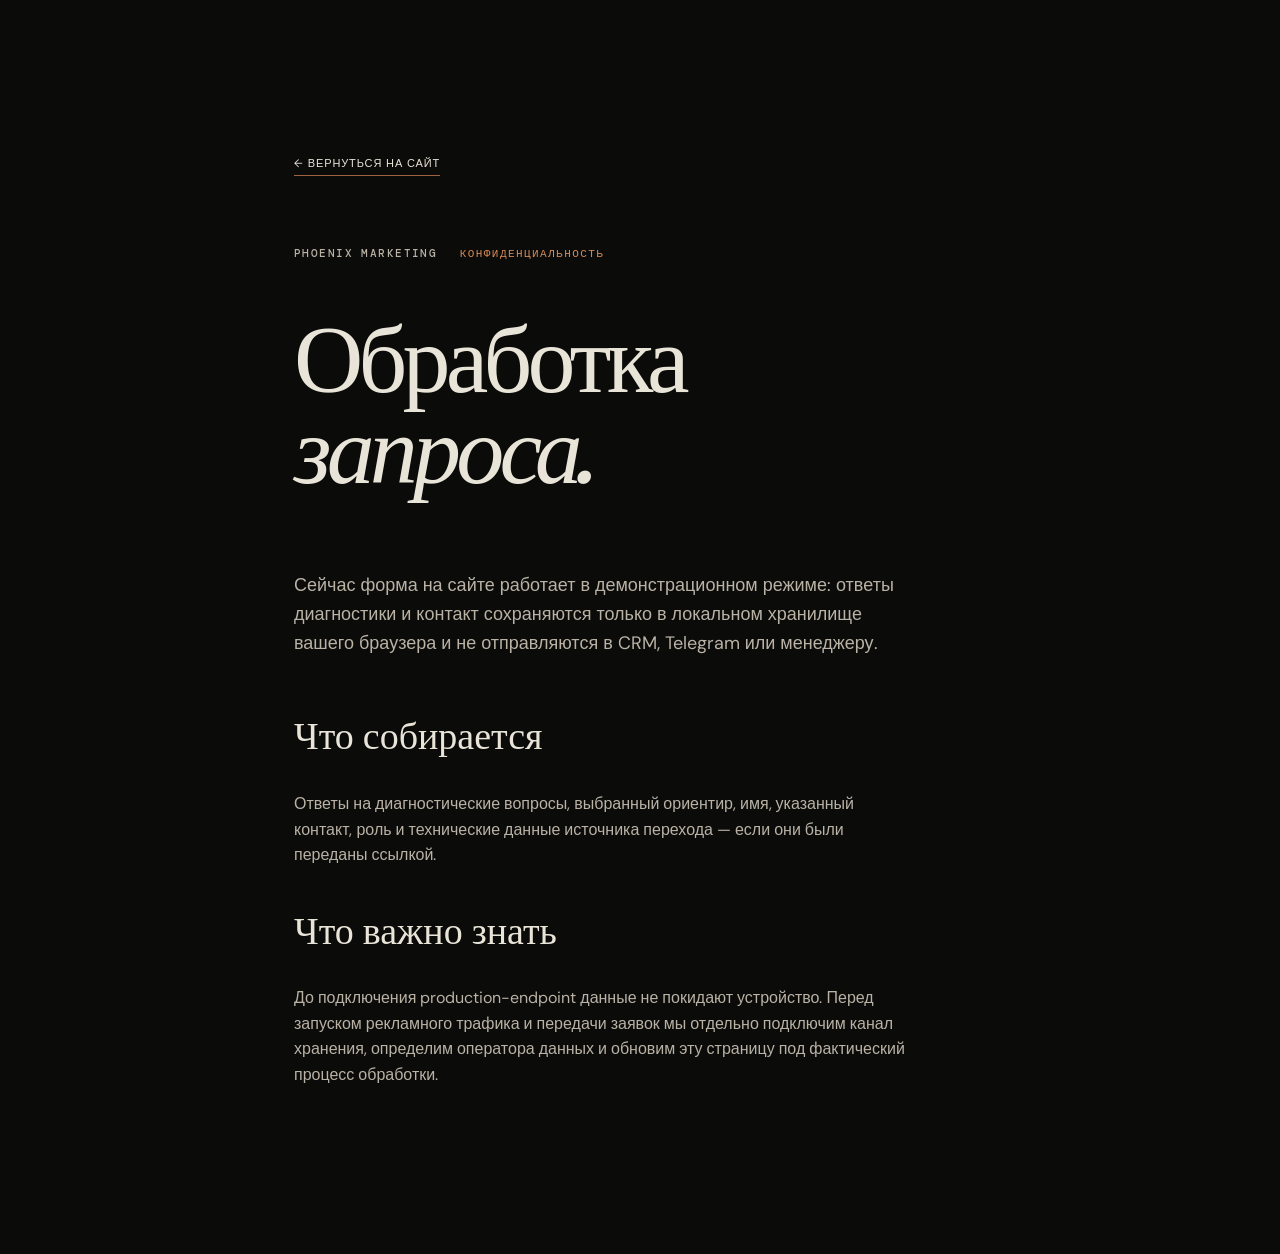
==== privacy.html @ 8dcfddd4 "Add transparent privacy and demo-mode data notice" ====
<!doctype html>
<html lang="ru">
<head>
  <meta charset="utf-8">
  <meta name="viewport" content="width=device-width, initial-scale=1">
  <title>Конфиденциальность — Phoenix Marketing</title>
  <link rel="stylesheet" href="styles.css">
</head>
<body>
  <main class="section" style="max-width:820px">
    <a class="text-link" href="./">← Вернуться на сайт</a>
    <p class="eyebrow" style="margin-top:72px"><span>PHOENIX MARKETING</span> Конфиденциальность</p>
    <h1 style="font:400 clamp(48px,8vw,96px)/.95 var(--serif);letter-spacing:-.05em">Обработка<br><i>запроса.</i></h1>
    <p style="max-width:620px;color:var(--dim);font-size:18px;line-height:1.6">Сейчас форма на сайте работает в демонстрационном режиме: ответы диагностики и контакт сохраняются только в локальном хранилище вашего браузера и не отправляются в CRM, Telegram или менеджеру.</p>
    <h2 style="font:400 38px/1 var(--serif);margin-top:64px">Что собирается</h2>
    <p style="max-width:620px;color:var(--dim);line-height:1.6">Ответы на диагностические вопросы, выбранный ориентир, имя, указанный контакт, роль и технические данные источника перехода — если они были переданы ссылкой.</p>
    <h2 style="font:400 38px/1 var(--serif);margin-top:48px">Что важно знать</h2>
    <p style="max-width:620px;color:var(--dim);line-height:1.6">До подключения production-endpoint данные не покидают устройство. Перед запуском рекламного трафика и передачи заявок мы отдельно подключим канал хранения, определим оператора данных и обновим эту страницу под фактический процесс обработки.</p>
  </main>
</body>
</html>
---- styles.css ----
@import url('https://fonts.googleapis.com/css2?family=DM+Mono:wght@400;500&family=DM+Sans:wght@400;500;600;700&family=Newsreader:opsz,wght@6..72,400;6..72,500;6..72,600&display=swap');
:root{--ink:#0b0b0a;--paper:#e9e4d8;--dim:#b9b2a5;--copper:#d58b58;--copper-dark:#9f6342;--line:rgba(233,228,216,.18);--dark-line:rgba(11,11,10,.18);--serif:'Newsreader',Georgia,serif;--sans:'DM Sans',Arial,sans-serif;--mono:'DM Mono',monospace;--ease:cubic-bezier(.22,.61,.36,1)}
*{box-sizing:border-box}html{scroll-behavior:smooth}body{margin:0;background:var(--ink);color:var(--paper);font-family:var(--sans);font-size:16px;line-height:1.55;overflow-x:hidden}.skip-link{position:fixed;left:16px;top:-60px;z-index:50;background:var(--copper);color:var(--ink);padding:12px 16px;text-decoration:none}.skip-link:focus{top:16px}.site-header{position:fixed;z-index:10;top:0;left:0;right:0;display:flex;align-items:center;justify-content:space-between;padding:22px 5vw;max-width:1440px;margin:auto}.brand{display:inline-flex;align-items:center;gap:10px;color:inherit;text-decoration:none;font-size:13px}.brand em{color:var(--dim);font-style:normal}.brand-mark{color:var(--copper);font-size:25px;line-height:1}.site-header nav{display:flex;gap:30px;margin-left:auto;margin-right:40px}.site-header nav a,.header-cta,.site-footer a,.text-link{font-size:11px;letter-spacing:.08em;text-transform:uppercase;text-decoration:none;color:inherit}.site-header nav a{color:var(--dim);transition:color .2s ease}.site-header nav a:hover{color:var(--paper)}.header-cta{border-bottom:1px solid var(--copper);padding-bottom:5px}.header-cta span,.button span,.text-link span{color:var(--copper);margin-left:7px}.hero{min-height:100svh;max-width:1440px;margin:auto;padding:120px 5vw 90px;display:grid;grid-template-columns:minmax(0,1fr) minmax(420px,1fr);gap:4vw;align-items:center;position:relative}.hero:before{content:'';position:absolute;inset:0 0 0 48%;background:radial-gradient(circle at 50% 50%,rgba(143,77,43,.13),transparent 62%);pointer-events:none}.hero-copy{max-width:650px;position:relative;z-index:1}.eyebrow{font:500 11px/1.2 var(--mono);letter-spacing:.13em;text-transform:uppercase;color:var(--copper);margin:0 0 27px}.eyebrow span{color:var(--dim);margin-right:14px}.hero h1{font:400 clamp(58px,8.2vw,126px)/.88 var(--serif);letter-spacing:-.055em;margin:0 0 34px}.hero h1 i,h2 i{font-style:italic;color:var(--copper)}.hero-lead{max-width:500px;color:var(--dim);font-size:17px;line-height:1.65;margin:0 0 38px}.hero-actions{display:flex;align-items:center;gap:28px;flex-wrap:wrap}.button{display:inline-flex;align-items:center;justify-content:center;min-height:48px;padding:13px 18px;border:1px solid transparent;font:600 11px/1 var(--sans);letter-spacing:.08em;text-transform:uppercase;text-decoration:none;cursor:pointer;transition:transform .2s var(--ease),background-color .2s ease,color .2s ease}.button:hover{transform:translateY(-3px)}.button:focus-visible,.text-link:focus-visible,.site-header a:focus-visible,.proof-item:focus-visible,.site-footer a:focus-visible{outline:2px solid var(--copper);outline-offset:5px}.button.primary{background:var(--copper);color:var(--ink)}.button.primary:hover{background:#e8a875}.button.secondary{border-color:var(--copper);color:var(--paper)}.button.secondary:hover{background:var(--copper);color:var(--ink)}.text-link{border-bottom:1px solid var(--copper-dark);padding-bottom:5px}.hero-visual{position:relative;min-height:590px;display:grid;place-items:center;transform:perspective(1000px) rotateY(var(--ry,0deg)) rotateX(var(--rx,0deg));transition:transform .35s var(--ease)}.signal-sculpture{width:100%;max-width:720px;overflow:visible}.grid{fill:none;stroke:#d6cbbd;stroke-width:1;opacity:.22}.modules rect{fill:rgba(22,19,16,.78);stroke:#9f7555;stroke-width:1.4}.signal path{fill:none;stroke:url(#copper);stroke-width:2.4}.labels text{font:500 10px var(--mono);letter-spacing:1.8px;fill:var(--dim)}.dot{fill:#efae78;filter:drop-shadow(0 0 9px #d58b58)}.visual-label{position:absolute;top:65px;right:2%;font:500 9px var(--mono);letter-spacing:.16em;color:var(--dim)}.proof-strip{display:grid;grid-template-columns:repeat(3,1fr);border-top:1px solid var(--line);border-bottom:1px solid var(--line);max-width:1440px;margin:auto;padding:0 5vw}.proof-strip div{display:flex;gap:20px;align-items:center;padding:22px 0;border-right:1px solid var(--line);font-size:12px;letter-spacing:.06em;text-transform:uppercase}.proof-strip div+div{padding-left:30px}.proof-strip div:last-child{border-right:0}.proof-strip span,.number,.node b,.fit-row span,.proof-item>span{font:11px var(--mono);color:var(--copper)}.section{max-width:1240px;margin:auto;padding:150px 5vw}.fracture{display:grid;grid-template-columns:minmax(250px,.8fr) 1.4fr;gap:8vw}.section-intro h2,.architecture h2,.proof h2,.fit h2,.offer h2{font:400 clamp(42px,5.5vw,80px)/.96 var(--serif);letter-spacing:-.045em;margin:0}.section-note{max-width:310px;color:var(--dim);margin-top:32px}.fracture-grid{display:grid;grid-template-columns:repeat(2,1fr);gap:1px;background:var(--line);border:1px solid var(--line)}.card{background:var(--ink);min-height:295px;padding:26px;transition:background-color .25s ease}.card:hover{background:#171310}.card h3{font:500 25px var(--serif);margin:78px 0 12px}.card p{color:var(--dim);font-size:14px;line-height:1.55;max-width:230px;margin:0}.card small{display:block;font:10px var(--mono);letter-spacing:.14em;color:var(--copper-dark);margin-top:28px}.architecture{max-width:none;background:var(--paper);color:var(--ink);padding-left:5vw;padding-right:5vw}.architecture .eyebrow{color:var(--copper-dark)}.architecture h2{max-width:900px}.architecture-line{max-width:1240px;margin:76px auto 0;display:grid;grid-template-columns:repeat(6,1fr);position:relative}.architecture-line:before{content:'';position:absolute;top:10px;left:0;right:0;height:1px;background:var(--dark-line)}.node{position:relative;padding-right:20px}.node:before{content:'';display:block;width:20px;height:20px;border:1px solid var(--copper-dark);background:var(--paper);margin-bottom:22px;position:relative;z-index:1}.node b{font-size:10px;letter-spacing:.1em;color:var(--copper-dark)}.node p{font-size:13px;line-height:1.5;color:#625e57;max-width:145px;margin:15px 0 0}.proof-layout{display:grid;grid-template-columns:.8fr 1.2fr;gap:10vw;margin-top:78px}.proof-statement{max-width:340px}.proof-statement p{font:400 28px/1.15 var(--serif);margin:0 0 34px}.proof-item{display:grid;grid-template-columns:40px 1fr 26px;gap:16px;align-items:start;padding:22px 0;border-top:1px solid var(--line);color:var(--paper);text-decoration:none;transition:padding-left .25s ease}.proof-item:hover{padding-left:10px}.proof-item b{font-size:16px;font-weight:500}.proof-item p{color:var(--dim);font-size:14px;margin:7px 0 0}.proof-item em{font-style:normal;color:var(--copper);font-size:20px}.proof-item.muted{color:var(--dim)}.fit{display:grid;grid-template-columns:.8fr 1.2fr;gap:10vw}.fit-table{border-top:1px solid var(--line)}.fit-row{display:grid;grid-template-columns:40px 1fr 1.1fr;gap:20px;align-items:start;border-bottom:1px solid var(--line);padding:24px 0}.fit-row b{font:500 20px var(--serif)}.fit-row p{color:var(--dim);font-size:14px;margin:0}.offer{display:grid;grid-template-columns:1fr 390px;gap:10vw;align-items:end;max-width:none;background:#12100e;padding-left:calc((100% - 1140px)/2);padding-right:calc((100% - 1140px)/2)}.offer>div:first-child{max-width:670px}.offer-lead{max-width:440px;color:var(--dim);font-size:17px;margin-top:32px}.offer-card{border:1px solid var(--line);padding:30px;background:#181411}.offer-card strong{display:block;font:400 62px/.95 var(--serif);margin:20px 0 18px}.offer-card p{color:var(--dim);font-size:14px}.offer-card small{display:block;color:#7f776d;margin-top:20px;font:10px var(--mono);letter-spacing:.1em;text-transform:uppercase}.site-footer{max-width:1440px;margin:auto;padding:34px 5vw 44px;display:flex;align-items:center;justify-content:space-between;gap:20px;color:var(--dim);border-top:1px solid var(--line);font-size:12px}.site-footer p{margin:0}.site-footer .brand{color:var(--paper)}.reveal{opacity:1;transform:none}@media(max-width:900px){.site-header{padding:18px 5vw}.site-header nav{display:none}.hero{grid-template-columns:1fr;padding-top:112px;gap:18px}.hero-visual{min-height:390px;order:-1}.visual-label{top:20px}.hero h1{font-size:clamp(58px,14vw,105px)}.fracture,.proof-layout,.fit,.offer{grid-template-columns:1fr;gap:48px}.architecture-line{grid-template-columns:repeat(3,1fr);gap:38px 20px}.architecture-line:before{display:none}.offer{padding-left:5vw;padding-right:5vw}.site-footer{flex-wrap:wrap}.site-footer p{order:3;width:100%}}@media(max-width:560px){body{font-size:15px}.site-header{position:absolute}.header-cta{font-size:10px}.hero{padding:95px 20px 70px}.hero-visual{min-height:300px}.hero h1{font-size:clamp(52px,16vw,82px)}.hero-lead{font-size:16px}.signal-sculpture{width:118%;max-width:none;margin-left:-9%}.visual-label{font-size:8px}.proof-strip{grid-template-columns:1fr;padding:0 20px}.proof-strip div,.proof-strip div+div{border-right:0;border-bottom:1px solid var(--line);padding:16px 0}.proof-strip div:last-child{border-bottom:0}.section{padding:92px 20px}.section-intro h2,.architecture h2,.proof h2,.fit h2,.offer h2{font-size:clamp(42px,12vw,64px)}.fracture-grid{grid-template-columns:1fr}.card{min-height:245px}.architecture{padding-left:20px;padding-right:20px}.architecture-line{grid-template-columns:repeat(2,1fr);gap:30px 12px;margin-top:48px}.node{padding-right:4px}.node p{font-size:12px}.proof-layout{margin-top:48px}.proof-statement p{font-size:25px}.fit-row{grid-template-columns:28px 1fr}.fit-row p{grid-column:2}.offer{padding-left:20px;padding-right:20px}.site-footer{padding-left:20px;padding-right:20px;align-items:flex-start;flex-direction:column}}@media(prefers-reduced-motion:reduce){html{scroll-behavior:auto}.reveal{opacity:1;transform:none;transition:none}.hero-visual{transform:none!important;transition:none}.button,.proof-item{transition:none}}

/* Signal console */
.signal-console{padding-top:clamp(72px,10vw,144px);padding-bottom:clamp(72px,10vw,144px);background:linear-gradient(180deg,var(--ink) 0%,#171411 100%);color:var(--paper);position:relative;overflow:hidden}
.signal-console:before{content:"";position:absolute;inset:0;background:linear-gradient(90deg,transparent 0 49.8%,rgba(230,160,107,.12) 50%,transparent 50.2%),linear-gradient(0deg,transparent 0 49.8%,rgba(230,160,107,.08) 50%,transparent 50.2%);background-size:120px 120px;mask-image:linear-gradient(180deg,transparent,black 30%,black 70%,transparent);pointer-events:none}
.console-head,.console-shell{position:relative;z-index:1}
.console-head{display:grid;grid-template-columns:1.15fr .85fr;gap:clamp(32px,8vw,120px);align-items:end;margin-bottom:48px}
.signal-console h2{color:var(--paper);max-width:720px}
.signal-console .section-note{color:rgba(247,240,228,.62);margin:0 0 8px}
.console-shell{border:1px solid rgba(247,240,228,.18);background:rgba(15,13,11,.72);backdrop-filter:blur(14px);box-shadow:0 24px 80px rgba(0,0,0,.28)}
.console-top{display:flex;justify-content:space-between;gap:16px;padding:16px 20px;border-bottom:1px solid rgba(247,240,228,.14);font:11px/1 var(--mono);letter-spacing:.12em;color:rgba(247,240,228,.54)}
.status-dot{display:inline-block;width:7px;height:7px;border-radius:50%;background:#b9d7a4;box-shadow:0 0 16px #b9d7a4;margin-right:8px}
.console-route{display:grid;grid-template-columns:1fr 48px 1fr 48px 1fr 48px 1fr 48px 1fr;align-items:center;padding:48px 32px 36px}
.route-node{appearance:none;border:1px solid rgba(247,240,228,.16);background:rgba(247,240,228,.025);color:var(--paper);min-height:112px;padding:16px;text-align:left;cursor:pointer;transition:transform .25s ease,border-color .25s ease,background .25s ease;display:flex;flex-direction:column;justify-content:space-between}
.route-node:hover,.route-node:focus-visible{transform:translateY(-5px);border-color:var(--copper);outline:none}
.route-node.is-active{border-color:var(--copper);background:linear-gradient(145deg,rgba(230,160,107,.2),rgba(230,160,107,.03));box-shadow:0 0 0 1px rgba(230,160,107,.16),0 16px 36px rgba(0,0,0,.2)}
.route-node span,.route-node small{font:10px/1 var(--mono);letter-spacing:.12em;color:rgba(247,240,228,.5)}
.route-node b{font:14px/1 var(--mono);letter-spacing:.06em}
.route-node small{color:var(--copper);letter-spacing:.04em}
.route-link{height:1px;background:linear-gradient(90deg,rgba(230,160,107,.25),var(--copper),rgba(230,160,107,.25));position:relative}
.route-link:after{content:"";position:absolute;right:0;top:-3px;width:7px;height:7px;border-top:1px solid var(--copper);border-right:1px solid var(--copper);transform:rotate(45deg)}
.console-readout{margin:0 32px 32px;padding:22px 24px;border-left:2px solid var(--copper);background:rgba(247,240,228,.045);display:grid;grid-template-columns:.7fr 2fr 1.5fr auto;gap:20px;align-items:center}
.readout-kicker,.readout-code{font:10px/1.3 var(--mono);letter-spacing:.1em;color:var(--copper)}
.console-readout strong{font:500 18px/1.2 var(--sans)}
.console-readout p{margin:0;color:rgba(247,240,228,.58);font-size:14px;line-height:1.45}
@media (max-width:900px){.console-head{grid-template-columns:1fr}.console-route{grid-template-columns:1fr;gap:10px;padding:24px}.route-link{width:1px;height:22px;margin-left:25px;background:linear-gradient(180deg,rgba(230,160,107,.25),var(--copper),rgba(230,160,107,.25))}.route-link:after{right:auto;left:-3px;top:auto;bottom:0;transform:rotate(135deg)}.console-readout{grid-template-columns:1fr;gap:12px;margin:0 24px 24px}}
@media (prefers-reduced-motion:reduce){.route-node{transition:none}.route-node:hover,.route-node:focus-visible{transform:none}}

/* Russian narrative and diagnostic UX */
.skip-link{position:fixed;left:16px;top:12px;z-index:1000;transform:translateY(-160%);background:var(--paper);color:var(--ink);padding:10px 14px;font:12px var(--mono);transition:transform .2s ease}.skip-link:focus{transform:translateY(0)}
button{font:inherit}.header-cta,.button,.proof-item,.js-open-demo{cursor:pointer}.header-cta{appearance:none}
.mechanism{background:var(--paper);color:var(--ink)}.mechanism-grid{display:grid;grid-template-columns:repeat(4,1fr);border-top:1px solid rgba(20,18,16,.22);border-left:1px solid rgba(20,18,16,.22);margin-top:54px}.mechanism-card{min-height:220px;padding:26px;border-right:1px solid rgba(20,18,16,.22);border-bottom:1px solid rgba(20,18,16,.22);display:flex;flex-direction:column;justify-content:space-between}.mechanism-card .number{font:11px var(--mono);color:var(--copper)}.mechanism-card b{font:500 20px/1.1 var(--sans)}.mechanism-card p{margin:0;color:rgba(20,18,16,.62);font-size:14px;line-height:1.5}
.diagnostic-section{background:#e8dfd2;color:var(--ink)}.diagnostic-layout{display:grid;grid-template-columns:1fr 1fr;gap:clamp(32px,8vw,120px);margin-top:56px;align-items:start}.diagnostic-copy p{max-width:520px;font-size:22px;line-height:1.4}.diagnostic-copy .button{margin-top:20px}.diagnostic-points{border-top:1px solid rgba(20,18,16,.25)}.diagnostic-points>div{display:grid;grid-template-columns:42px 1fr;column-gap:16px;padding:20px 0;border-bottom:1px solid rgba(20,18,16,.25)}.diagnostic-points span{font:11px var(--mono);color:var(--copper)}.diagnostic-points b{font-size:18px}.diagnostic-points p{grid-column:2;margin:6px 0 0;color:rgba(20,18,16,.62);font-size:14px}
.proof-item{appearance:none;width:100%;font-family:inherit;color:inherit;text-align:left}.proof-item:focus-visible,.header-cta:focus-visible,.modal-close:focus-visible{outline:2px solid var(--copper);outline-offset:4px}
.modal[hidden]{display:none}.modal{position:fixed;inset:0;z-index:100;display:grid;place-items:center;padding:24px}.modal-backdrop{position:absolute;inset:0;background:rgba(10,9,8,.78);backdrop-filter:blur(8px)}.modal-panel{position:relative;z-index:1;width:min(920px,100%);max-height:min(900px,calc(100vh - 48px));overflow:auto;background:var(--paper);color:var(--ink);box-shadow:0 30px 100px rgba(0,0,0,.42)}.modal-close{position:absolute;right:18px;top:16px;z-index:2;width:44px;height:44px;border:1px solid rgba(20,18,16,.22);background:transparent;color:var(--ink);font-size:28px;line-height:1;cursor:pointer}.quiz-panel{padding:clamp(28px,6vw,72px)}.quiz-progress{display:flex;align-items:center;gap:14px;font:11px var(--mono);color:var(--copper);margin-bottom:48px}.progress-track{height:2px;flex:1;background:rgba(20,18,16,.16)}.progress-track i{display:block;height:100%;width:25%;background:var(--copper);transition:width .25s ease}.quiz-content{max-width:680px;margin:auto}.quiz-content h2{font:clamp(36px,6vw,68px)/.98 var(--serif);letter-spacing:-.04em}.quiz-lead{max-width:520px;color:rgba(20,18,16,.62);font-size:16px;line-height:1.5}.quiz-question{margin-top:48px;font:500 24px/1.25 var(--sans)}.quiz-options{display:grid;gap:10px;margin-top:20px}.quiz-option{appearance:none;border:1px solid rgba(20,18,16,.22);background:transparent;padding:16px 18px;text-align:left;cursor:pointer;color:var(--ink);transition:background .2s ease,border-color .2s ease,transform .2s ease}.quiz-option:hover,.quiz-option:focus-visible{border-color:var(--copper);background:rgba(230,160,107,.12);transform:translateX(4px);outline:none}.quiz-result{margin-top:36px;padding:24px;border-left:2px solid var(--copper);background:rgba(230,160,107,.12)}.quiz-result h3{font-size:24px;margin:0 0 10px}.quiz-result p{margin:0 0 20px;line-height:1.55;color:rgba(20,18,16,.7)}
.demo-panel{padding:clamp(28px,5vw,64px)}.demo-head{padding-right:56px;border-bottom:1px solid rgba(20,18,16,.2);padding-bottom:34px}.demo-head h2{font:clamp(38px,6vw,72px)/.95 var(--serif);letter-spacing:-.05em;margin:10px 0}.demo-head p:last-child{color:var(--copper);font:12px var(--mono);letter-spacing:.04em}.demo-stack{margin-top:32px}.demo-stack section{padding:28px 0;border-bottom:1px solid rgba(20,18,16,.2)}.demo-stack h3{font-size:22px;margin:0 0 10px}.demo-stack p{max-width:680px;color:rgba(20,18,16,.65);line-height:1.55}.demo-index{font:11px var(--mono);color:var(--copper)}.site-frame{position:relative;height:440px;margin-top:18px;background:#181411;border:1px solid rgba(20,18,16,.22);overflow:auto}.site-frame iframe{display:block;width:100%;height:100%;border:0;background:#fff}.frame-loading{position:absolute;inset:0;display:grid;place-items:center;color:rgba(247,240,228,.65);font:12px var(--mono);z-index:1;pointer-events:none}.frame-loading.is-loaded{display:none}.frame-fallback{display:inline-block;margin-top:12px;color:var(--copper);font:12px var(--mono)}.demo-final-cta{margin-top:28px}
@media (max-width:900px){.mechanism-grid{grid-template-columns:repeat(2,1fr)}.diagnostic-layout{grid-template-columns:1fr}.diagnostic-copy p{font-size:20px}.modal{padding:12px}.modal-panel{max-height:calc(100vh - 24px)}}
@media (max-width:560px){.mechanism-grid{grid-template-columns:1fr}.mechanism-card{min-height:170px}.site-frame{height:360px}.quiz-panel,.demo-panel{padding:24px 20px}.quiz-progress{margin-bottom:32px}.quiz-question{margin-top:32px;font-size:20px}}
@media (prefers-reduced-motion:reduce){.skip-link,.progress-track i,.quiz-option{transition:none}.quiz-option:hover,.quiz-option:focus-visible{transform:none}}

/* Strategy-first sections */
.scenarios{background:#e8dfd2;color:var(--ink)}.scenario-intro{max-width:520px;color:rgba(20,18,16,.62);margin-top:24px}.scenario-grid{display:grid;grid-template-columns:repeat(3,1fr);gap:1px;background:rgba(20,18,16,.22);margin-top:54px;border:1px solid rgba(20,18,16,.22)}.scenario-card{background:#e8dfd2;padding:28px;min-height:300px;display:flex;flex-direction:column;align-items:flex-start}.scenario-card .number{font:11px var(--mono);color:var(--copper)}.scenario-card h3{font:500 28px/1.05 var(--sans);margin:64px 0 14px}.scenario-card p{color:rgba(20,18,16,.64);line-height:1.5;max-width:330px}.scenario-card .text-link{margin-top:auto;color:var(--ink);padding:0;border:0;background:transparent}.offers{background:var(--ink);color:var(--paper)}.offers h2{color:var(--paper)}.offer-levels{display:grid;grid-template-columns:repeat(3,1fr);gap:12px;margin-top:54px}.offer-level{border:1px solid rgba(247,240,228,.18);padding:28px;min-height:280px;display:flex;flex-direction:column}.offer-level>span{font:11px var(--mono);color:var(--copper);letter-spacing:.08em}.offer-level h3{font-size:28px;margin:60px 0 14px}.offer-level p{color:rgba(247,240,228,.62);line-height:1.5}.offer-level small{margin-top:auto;color:rgba(247,240,228,.46);font:12px/1.45 var(--mono)}
@media(max-width:900px){.scenario-grid,.offer-levels{grid-template-columns:1fr}.scenario-card{min-height:220px}.scenario-card h3,.offer-level h3{margin-top:38px}}

/* High-contrast CTA and demo cards */
.header-cta{display:inline-flex;align-items:center;justify-content:center;gap:10px;min-height:46px;padding:12px 20px;background:var(--copper);border:1px solid var(--copper);color:var(--ink);font-weight:700;letter-spacing:.01em;white-space:nowrap}.header-cta:hover,.header-cta:focus-visible{background:#f3b887;color:var(--ink);border-color:#f3b887;transform:translateY(-1px)}.button{min-height:50px;padding:14px 22px;line-height:1.2;letter-spacing:.01em}.button.primary{background:var(--copper);color:var(--ink);border-color:var(--copper);font-weight:700}.button.primary:hover,.button.primary:focus-visible{background:#f3b887;color:var(--ink)}.button.secondary{background:var(--paper);color:var(--ink);border-color:var(--paper);font-weight:700}.button.secondary:hover,.button.secondary:focus-visible{background:#fff9f0;color:var(--ink)}.proof-list{display:grid;gap:12px}.proof-item{min-height:126px;padding:24px 28px;display:grid;grid-template-columns:44px 1fr 28px;align-items:center;gap:18px;background:var(--paper);color:var(--ink);border:1px solid rgba(20,18,16,.22);transition:background .2s ease,border-color .2s ease,transform .2s ease}.proof-item b{display:block;color:var(--ink);font-size:17px;line-height:1.25}.proof-item p{margin:8px 0 0;color:rgba(20,18,16,.68);font-size:14px;line-height:1.45}.proof-item>span{align-self:start;color:var(--copper);font:11px var(--mono)}.proof-item em{color:var(--copper);font-style:normal;font-size:22px}.proof-item:hover,.proof-item:focus-visible{background:#fff9f0;border-color:var(--copper);transform:translateX(-4px);outline:none}.proof-statement .button{margin-top:22px}
@media(max-width:900px){.header-cta{padding:11px 15px;min-height:44px;font-size:12px}.proof-item{padding:22px 20px;grid-template-columns:34px 1fr 24px;gap:12px}}
@media(max-width:560px){.header-cta{font-size:11px;padding:10px 12px}.proof-item{min-height:116px;padding:20px 16px}.proof-item b{font-size:15px}.proof-item p{font-size:13px}}


/* Lead capture and result states */
.footer-links{display:flex;gap:18px;align-items:center}.footer-links a{color:inherit}
.result-kicker{display:block;color:var(--copper-dark);font:11px var(--mono);letter-spacing:.12em;margin-bottom:12px}.result-meta{display:grid;gap:6px;margin:18px 0 22px;padding:14px 16px;border-left:1px solid var(--copper);background:rgba(230,160,107,.08);font-size:13px}.result-meta span,.result-note,.form-status{color:rgba(20,18,16,.62);font-size:12px;line-height:1.45}.result-note{margin:12px 0 0}.lead-form{display:grid;gap:14px;margin-top:22px}.lead-form label{display:grid;gap:7px;font-size:13px;font-weight:600}.lead-form input:not([type=checkbox]){min-height:48px;padding:12px;border:1px solid rgba(20,18,16,.28);background:#fffaf2;color:var(--ink);font:inherit}.lead-form input:focus-visible{outline:2px solid var(--copper);outline-offset:2px}.lead-form .consent{display:flex;grid-template-columns:none;align-items:flex-start;gap:10px;font-size:12px;font-weight:400}.lead-form input[type=checkbox]{width:18px;height:18px;accent-color:var(--copper);flex:0 0 auto}.lead-confirmation{padding:12px 0}.lead-confirmation strong{font-size:20px}.lead-confirmation p{margin:10px 0 20px;color:rgba(20,18,16,.68);line-height:1.5}
@media(max-width:560px){.footer-links{flex-wrap:wrap;gap:12px}.lead-form .button{width:100%}}
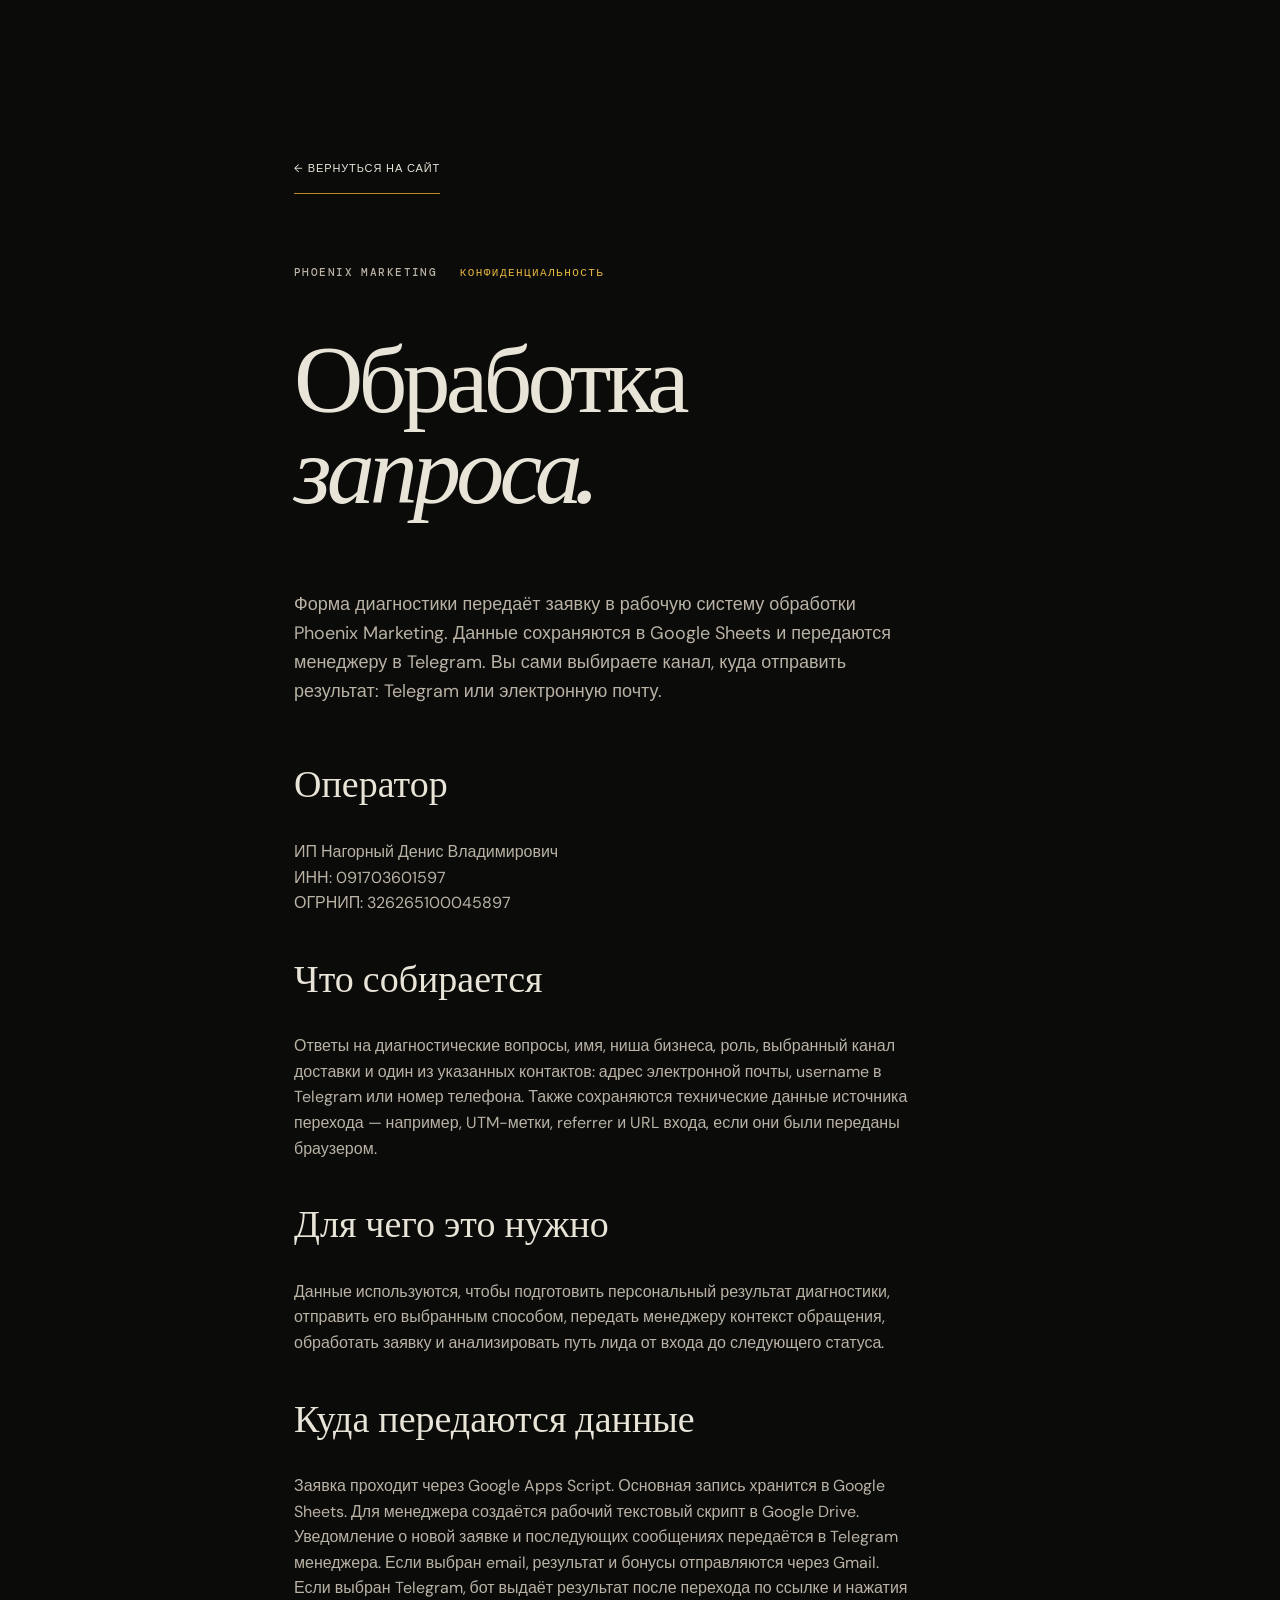
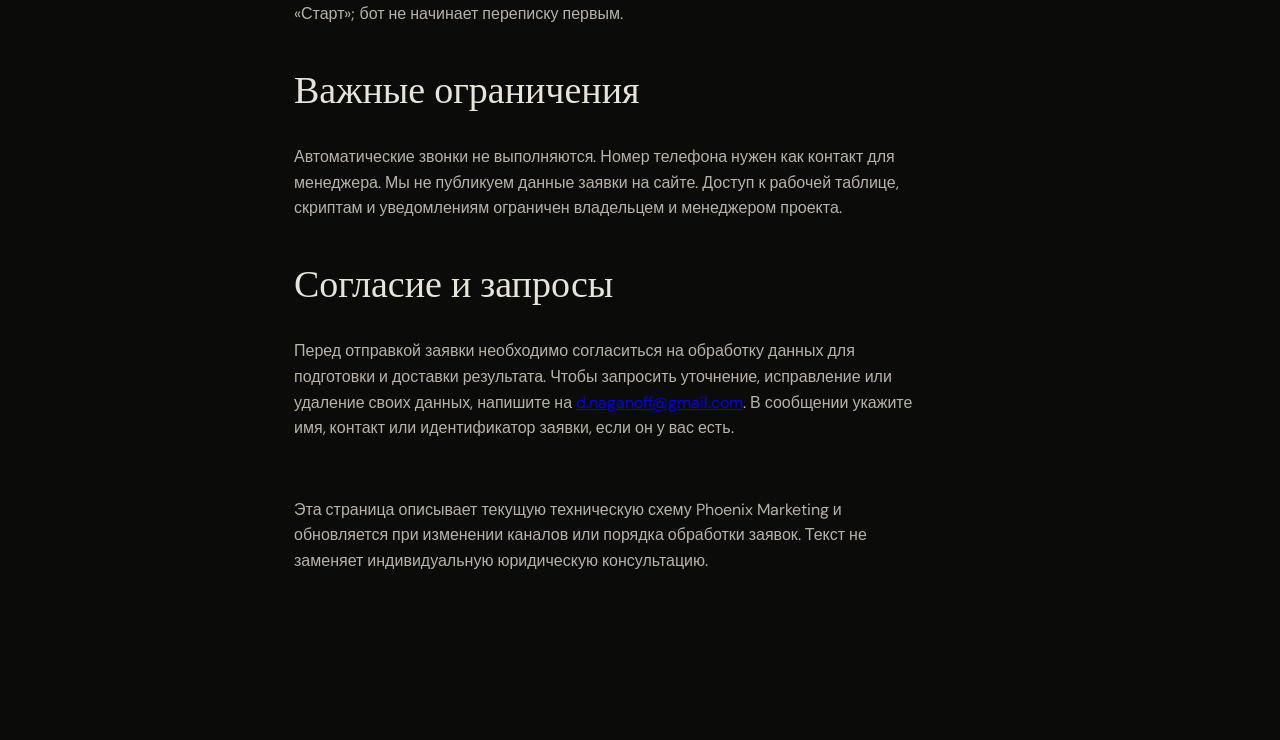
==== commit a56d6188: "Update privacy notice for lead operations" ====
--- a/privacy.html
+++ b/privacy.html
@@ -4,18 +4,35 @@
   <meta charset="utf-8">
   <meta name="viewport" content="width=device-width, initial-scale=1">
   <title>Конфиденциальность — Phoenix Marketing</title>
-  <link rel="stylesheet" href="styles.css">
+  <link rel="stylesheet" href="styles.css?v=20260815-overflow-v68">
 </head>
 <body>
   <main class="section" style="max-width:820px">
     <a class="text-link" href="./">← Вернуться на сайт</a>
     <p class="eyebrow" style="margin-top:72px"><span>PHOENIX MARKETING</span> Конфиденциальность</p>
     <h1 style="font:400 clamp(48px,8vw,96px)/.95 var(--serif);letter-spacing:-.05em">Обработка<br><i>запроса.</i></h1>
-    <p style="max-width:620px;color:var(--dim);font-size:18px;line-height:1.6">Сейчас форма на сайте работает в демонстрационном режиме: ответы диагностики и контакт сохраняются только в локальном хранилище вашего браузера и не отправляются в CRM, Telegram или менеджеру.</p>
-    <h2 style="font:400 38px/1 var(--serif);margin-top:64px">Что собирается</h2>
-    <p style="max-width:620px;color:var(--dim);line-height:1.6">Ответы на диагностические вопросы, выбранный ориентир, имя, указанный контакт, роль и технические данные источника перехода — если они были переданы ссылкой.</p>
-    <h2 style="font:400 38px/1 var(--serif);margin-top:48px">Что важно знать</h2>
-    <p style="max-width:620px;color:var(--dim);line-height:1.6">До подключения production-endpoint данные не покидают устройство. Перед запуском рекламного трафика и передачи заявок мы отдельно подключим канал хранения, определим оператора данных и обновим эту страницу под фактический процесс обработки.</p>
+
+    <p style="max-width:620px;color:var(--dim);font-size:18px;line-height:1.6">Форма диагностики передаёт заявку в рабочую систему обработки Phoenix Marketing. Данные сохраняются в Google Sheets и передаются менеджеру в Telegram. Вы сами выбираете канал, куда отправить результат: Telegram или электронную почту.</p>
+
+    <h2 style="font:400 38px/1 var(--serif);margin-top:64px">Оператор</h2>
+    <p style="max-width:620px;color:var(--dim);line-height:1.6">ИП Нагорный Денис Владимирович<br>ИНН: 091703601597<br>ОГРНИП: 326265100045897</p>
+
+    <h2 style="font:400 38px/1 var(--serif);margin-top:48px">Что собирается</h2>
+    <p style="max-width:620px;color:var(--dim);line-height:1.6">Ответы на диагностические вопросы, имя, ниша бизнеса, роль, выбранный канал доставки и один из указанных контактов: адрес электронной почты, username в Telegram или номер телефона. Также сохраняются технические данные источника перехода — например, UTM-метки, referrer и URL входа, если они были переданы браузером.</p>
+
+    <h2 style="font:400 38px/1 var(--serif);margin-top:48px">Для чего это нужно</h2>
+    <p style="max-width:620px;color:var(--dim);line-height:1.6">Данные используются, чтобы подготовить персональный результат диагностики, отправить его выбранным способом, передать менеджеру контекст обращения, обработать заявку и анализировать путь лида от входа до следующего статуса.</p>
+
+    <h2 style="font:400 38px/1 var(--serif);margin-top:48px">Куда передаются данные</h2>
+    <p style="max-width:620px;color:var(--dim);line-height:1.6">Заявка проходит через Google Apps Script. Основная запись хранится в Google Sheets. Для менеджера создаётся рабочий текстовый скрипт в Google Drive. Уведомление о новой заявке и последующих сообщениях передаётся в Telegram менеджера. Если выбран email, результат и бонусы отправляются через Gmail. Если выбран Telegram, бот выдаёт результат после перехода по ссылке и нажатия «Старт»; бот не начинает переписку первым.</p>
+
+    <h2 style="font:400 38px/1 var(--serif);margin-top:48px">Важные ограничения</h2>
+    <p style="max-width:620px;color:var(--dim);line-height:1.6">Автоматические звонки не выполняются. Номер телефона нужен как контакт для менеджера. Мы не публикуем данные заявки на сайте. Доступ к рабочей таблице, скриптам и уведомлениям ограничен владельцем и менеджером проекта.</p>
+
+    <h2 style="font:400 38px/1 var(--serif);margin-top:48px">Согласие и запросы</h2>
+    <p style="max-width:620px;color:var(--dim);line-height:1.6">Перед отправкой заявки необходимо согласиться на обработку данных для подготовки и доставки результата. Чтобы запросить уточнение, исправление или удаление своих данных, напишите на <a href="mailto:d.naganoff@gmail.com">d.naganoff@gmail.com</a>. В сообщении укажите имя, контакт или идентификатор заявки, если он у вас есть.</p>
+
+    <p style="max-width:620px;color:var(--dim);line-height:1.6;margin-top:56px">Эта страница описывает текущую техническую схему Phoenix Marketing и обновляется при изменении каналов или порядка обработки заявок. Текст не заменяет индивидуальную юридическую консультацию.</p>
   </main>
 </body>
-</html>+</html>
--- a/styles.css
+++ b/styles.css
@@ -41,8 +41,8 @@
 @media (prefers-reduced-motion:reduce){.skip-link,.progress-track i,.quiz-option{transition:none}.quiz-option:hover,.quiz-option:focus-visible{transform:none}}
 
 /* Strategy-first sections */
-.scenarios{background:#e8dfd2;color:var(--ink)}.scenario-intro{max-width:520px;color:rgba(20,18,16,.62);margin-top:24px}.scenario-grid{display:grid;grid-template-columns:repeat(3,1fr);gap:1px;background:rgba(20,18,16,.22);margin-top:54px;border:1px solid rgba(20,18,16,.22)}.scenario-card{background:#e8dfd2;padding:28px;min-height:300px;display:flex;flex-direction:column;align-items:flex-start}.scenario-card .number{font:11px var(--mono);color:var(--copper)}.scenario-card h3{font:500 28px/1.05 var(--sans);margin:64px 0 14px}.scenario-card p{color:rgba(20,18,16,.64);line-height:1.5;max-width:330px}.scenario-card .text-link{margin-top:auto;color:var(--ink);padding:0;border:0;background:transparent}.offers{background:var(--ink);color:var(--paper)}.offers h2{color:var(--paper)}.offer-levels{display:grid;grid-template-columns:repeat(3,1fr);gap:12px;margin-top:54px}.offer-level{border:1px solid rgba(247,240,228,.18);padding:28px;min-height:280px;display:flex;flex-direction:column}.offer-level>span{font:11px var(--mono);color:var(--copper);letter-spacing:.08em}.offer-level h3{font-size:28px;margin:60px 0 14px}.offer-level p{color:rgba(247,240,228,.62);line-height:1.5}.offer-level small{margin-top:auto;color:rgba(247,240,228,.46);font:12px/1.45 var(--mono)}
-@media(max-width:900px){.scenario-grid,.offer-levels{grid-template-columns:1fr}.scenario-card{min-height:220px}.scenario-card h3,.offer-level h3{margin-top:38px}}
+.scenarios{background:#e8dfd2;color:var(--ink)}.scenario-intro{max-width:520px;color:rgba(20,18,16,.7);margin-top:24px}.scenario-grid{display:grid;grid-template-columns:repeat(3,1fr);gap:1px;background:rgba(20,18,16,.22);margin-top:54px;border:1px solid rgba(20,18,16,.22)}.scenario-card{background:#e8dfd2;padding:28px;min-height:300px;display:flex;flex-direction:column;align-items:flex-start}.scenario-card .number{font:11px var(--mono);color:var(--copper)}.scenario-card h3{font:500 28px/1.05 var(--sans);margin:64px 0 14px}.scenario-card p{color:rgba(20,18,16,.72);font-size:15px;line-height:1.55;max-width:330px}.scenario-card .text-link{margin-top:auto;color:var(--ink);padding:0;border:0;background:transparent}.offers{background:var(--ink);color:var(--paper)}.offers h2{color:var(--paper)}.offer-levels{display:grid;grid-template-columns:repeat(3,1fr);gap:12px;margin-top:54px}.offer-level{--level:33%;position:relative;isolation:isolate;overflow:hidden;border:1px solid rgba(247,240,228,.24);padding:28px;min-height:342px;display:flex;flex-direction:column;background:linear-gradient(155deg,rgba(232,184,63,.055),rgba(255,255,255,.012) 48%,transparent)}.offer-level:nth-child(2){--level:66%;background:linear-gradient(155deg,rgba(232,184,63,.075),rgba(255,255,255,.018) 52%,transparent)}.offer-level:nth-child(3){--level:100%;background:linear-gradient(155deg,rgba(232,184,63,.1),rgba(255,255,255,.022) 56%,transparent)}.offer-level::before{content:"";position:absolute;z-index:2;inset:0 auto auto 0;width:var(--level);height:2px;background:var(--copper);box-shadow:0 0 18px rgba(232,184,63,.36)}.offer-level::after{content:attr(data-level);position:absolute;z-index:-1;top:22px;right:22px;color:rgba(247,240,228,.055);font:400 88px/.8 var(--serif);letter-spacing:-.08em}.offer-level>span{font:11px var(--mono);color:var(--copper);letter-spacing:.08em}.offer-level-purpose{margin:27px 0 0!important;color:rgba(232,184,63,.9)!important;font:500 11px/1.35 var(--mono)!important;letter-spacing:.08em;text-transform:uppercase}.offer-level h3{font:500 30px/1.05 var(--sans);margin:18px 0 16px;max-width:280px}.offer-level p:not(.offer-level-purpose){color:rgba(247,240,228,.76);font-size:15px;line-height:1.58;max-width:310px}.offer-level small{margin-top:auto;padding-top:20px;border-top:1px solid rgba(247,240,228,.14);color:rgba(247,240,228,.67);font:12px/1.55 var(--mono)}.offer-level small b{display:block;margin-bottom:5px;color:var(--copper);font-size:10px;letter-spacing:.12em;text-transform:uppercase}
+@media(max-width:900px){.scenario-grid,.offer-levels{grid-template-columns:1fr}.scenario-card{min-height:220px}.scenario-card h3{margin-top:38px}.offer-level h3{margin-top:18px}}
 
 /* High-contrast CTA and demo cards */
 .header-cta{display:inline-flex;align-items:center;justify-content:center;gap:10px;min-height:46px;padding:12px 20px;background:var(--copper);border:1px solid var(--copper);color:var(--ink);font-weight:700;letter-spacing:.01em;white-space:nowrap}.header-cta:hover,.header-cta:focus-visible{background:#f3b887;color:var(--ink);border-color:#f3b887;transform:translateY(-1px)}.button{min-height:50px;padding:14px 22px;line-height:1.2;letter-spacing:.01em}.button.primary{background:var(--copper);color:var(--ink);border-color:var(--copper);font-weight:700}.button.primary:hover,.button.primary:focus-visible{background:#f3b887;color:var(--ink)}.button.secondary{background:var(--paper);color:var(--ink);border-color:var(--paper);font-weight:700}.button.secondary:hover,.button.secondary:focus-visible{background:#fff9f0;color:var(--ink)}.proof-list{display:grid;gap:12px}.proof-item{min-height:126px;padding:24px 28px;display:grid;grid-template-columns:44px 1fr 28px;align-items:center;gap:18px;background:var(--paper);color:var(--ink);border:1px solid rgba(20,18,16,.22);transition:background .2s ease,border-color .2s ease,transform .2s ease}.proof-item b{display:block;color:var(--ink);font-size:17px;line-height:1.25}.proof-item p{margin:8px 0 0;color:rgba(20,18,16,.68);font-size:14px;line-height:1.45}.proof-item>span{align-self:start;color:var(--copper);font:11px var(--mono)}.proof-item em{color:var(--copper);font-style:normal;font-size:22px}.proof-item:hover,.proof-item:focus-visible{background:#fff9f0;border-color:var(--copper);transform:translateX(-4px);outline:none}.proof-statement .button{margin-top:22px}
@@ -54,3 +54,173 @@
 .footer-links{display:flex;gap:18px;align-items:center}.footer-links a{color:inherit}
 .result-kicker{display:block;color:var(--copper-dark);font:11px var(--mono);letter-spacing:.12em;margin-bottom:12px}.result-meta{display:grid;gap:6px;margin:18px 0 22px;padding:14px 16px;border-left:1px solid var(--copper);background:rgba(230,160,107,.08);font-size:13px}.result-meta span,.result-note,.form-status{color:rgba(20,18,16,.62);font-size:12px;line-height:1.45}.result-note{margin:12px 0 0}.lead-form{display:grid;gap:14px;margin-top:22px}.lead-form label{display:grid;gap:7px;font-size:13px;font-weight:600}.lead-form input:not([type=checkbox]){min-height:48px;padding:12px;border:1px solid rgba(20,18,16,.28);background:#fffaf2;color:var(--ink);font:inherit}.lead-form input:focus-visible{outline:2px solid var(--copper);outline-offset:2px}.lead-form .consent{display:flex;grid-template-columns:none;align-items:flex-start;gap:10px;font-size:12px;font-weight:400}.lead-form input[type=checkbox]{width:18px;height:18px;accent-color:var(--copper);flex:0 0 auto}.lead-confirmation{padding:12px 0}.lead-confirmation strong{font-size:20px}.lead-confirmation p{margin:10px 0 20px;color:rgba(20,18,16,.68);line-height:1.5}
 @media(max-width:560px){.footer-links{flex-wrap:wrap;gap:12px}.lead-form .button{width:100%}}
+
+/* Product demo surface: assets and real site/quiz panels, without nested demos. */
+.demo-assets{display:grid;grid-template-columns:repeat(3,1fr);gap:10px;margin:18px 0}.demo-asset-card{margin:0;border:1px solid var(--line);background:#151310;overflow:hidden}.demo-asset-card img{display:block;width:100%;aspect-ratio:1;object-fit:cover}.demo-asset-card figcaption{padding:10px;color:var(--dim);font-size:12px;line-height:1.35}.demo-asset-link,.demo-bonus-link{display:block;padding:13px 15px;border:1px solid var(--line);color:var(--paper);text-decoration:none;background:#151310}.demo-asset-link:hover,.demo-bonus-link:hover{border-color:var(--copper);color:var(--copper)}.demo-ads,.demo-bonuses,.demo-integrations{display:grid;gap:10px;margin-top:16px}.demo-ad{display:grid;grid-template-columns:1fr 1.4fr;gap:16px;padding:16px;background:#f7f4ed;color:#171512;border:1px solid rgba(20,18,16,.16)}.demo-ad h4{font:700 20px/1.1 var(--sans);margin:0 0 8px}.demo-ad p{margin:0;color:#5f5a52;font-size:13px}.demo-ad small{display:block;margin-top:10px;color:#777}.demo-integration{padding:14px 16px;border-left:2px solid var(--copper);background:rgba(232,184,63,.08);color:var(--dim)}.demo-stack .site-frame{margin-top:16px}.demo-stack .site-frame iframe{height:520px}.demo-stack .quiz-frame iframe{height:760px}.demo-final-cta{margin-top:24px}@media(max-width:700px){.demo-assets{grid-template-columns:repeat(2,1fr)}.demo-ad{grid-template-columns:1fr}.demo-stack .site-frame iframe{height:520px}.demo-stack .quiz-frame iframe{height:calc(100svh - 110px);min-height:650px}}@media(max-width:420px){.demo-assets{grid-template-columns:1fr}}
+
+/* Demo hierarchy: every creative carries its message; the outer panel stays tall and readable. */
+.demo-panel{height:calc(100svh - 16px);max-height:calc(100svh - 16px)}
+.demo-asset-card figcaption{display:grid;gap:8px;min-height:132px;background:#151310}
+.demo-asset-card figcaption strong{display:block;margin-bottom:6px;color:var(--paper);font-size:14px;line-height:1.25}
+.demo-asset-card figcaption span{color:var(--dim);line-height:1.45}
+.demo-asset-card figcaption small{color:var(--copper);font:10px/1.45 var(--mono)}
+.demo-empty{margin:0;padding:16px;border:1px dashed rgba(20,18,16,.24);font-size:13px}
+.demo-stack .quiz-frame{height:980px;overflow:hidden}
+.demo-stack .quiz-frame iframe{height:980px;overflow:hidden}
+@media(max-width:700px){.demo-panel{height:calc(100svh - 12px);max-height:calc(100svh - 12px)}.demo-stack .quiz-frame{height:900px}.demo-stack .quiz-frame iframe{height:900px;min-height:900px}}
+
+/* Operations panel: keep integration labels readable on the light demo surface. */
+.demo-integration{color:#171512!important;background:#ead9b8;border-left:3px solid var(--copper);font-weight:700}
+
+/* Hero image: edge-to-edge canvas with a lighter, localised readability gradient. */
+.hero{background-image:linear-gradient(90deg,rgba(10,9,8,.84) 0%,rgba(10,9,8,.72) 34%,rgba(10,9,8,.28) 70%,rgba(10,9,8,.14) 100%),url('assets/phoenix-system-hero.png')}
+@media(max-width:560px){.hero{background-image:linear-gradient(180deg,rgba(10,9,8,.78) 0%,rgba(10,9,8,.64) 48%,rgba(10,9,8,.86) 100%),url('assets/phoenix-system-hero.png')}}
+
+/* Phoenix launch polish: first viewport, brand mark and contact surface */
+.brand-logo{width:28px;height:28px;flex:0 0 28px;border-radius:50%;object-fit:cover;mix-blend-mode:screen}.hero{min-height:100svh;height:100svh;max-width:none;padding:96px 5vw 42px;grid-template-columns:minmax(0,1fr);background-image:linear-gradient(90deg,rgba(10,9,8,.98) 0%,rgba(10,9,8,.94) 34%,rgba(10,9,8,.48) 70%,rgba(10,9,8,.24) 100%),url('assets/phoenix-system-hero.png');background-size:cover;background-position:center}.hero:before{display:none}.hero-copy{max-width:690px;align-self:center}.hero h1{font-size:clamp(52px,6.8vw,92px);max-width:720px;margin-bottom:24px}.hero-lead{font-size:16px;line-height:1.5;margin-bottom:28px}.hero-visual{display:none}.site-header{padding:14px clamp(20px,5vw,72px);width:100%;max-width:none;background:linear-gradient(180deg,rgba(8,8,7,.98) 0%,rgba(8,8,7,.94) 78%,rgba(8,8,7,.72) 100%);border-bottom:1px solid rgba(247,200,66,.14);backdrop-filter:blur(12px)}.site-header nav{gap:22px;margin-right:24px}.header-cta{min-height:44px;padding:11px 16px;font-size:11px}.contact-details{max-width:1240px;margin:auto;padding:120px 5vw 92px;display:grid;grid-template-columns:.8fr 1.2fr;gap:10vw;border-top:1px solid var(--line);background:var(--ink);color:var(--paper)}.contact-details h2{font:400 clamp(42px,5.5vw,80px)/.96 var(--serif);letter-spacing:-.045em;margin:0}.contact-grid{display:grid;grid-template-columns:1fr 1fr;gap:48px;align-items:start}.contact-column{display:grid;gap:18px}.contact-column>a{display:grid;gap:4px;color:var(--paper);text-decoration:none;font-size:17px}.contact-column>a:hover{color:var(--copper)}.contact-column>a span,.contact-legal>span{font:10px var(--mono);letter-spacing:.12em;text-transform:uppercase;color:var(--copper)}.contact-legal strong{font:500 18px/1.3 var(--serif)}.contact-legal p{margin:0;color:var(--dim);font-size:14px;line-height:1.7}@media(max-width:900px){.hero{height:auto;min-height:100svh;padding-top:110px;background-position:64% center}.hero-copy{align-self:center}.contact-details{grid-template-columns:1fr;gap:48px}.site-header nav{display:none}}@media(max-width:560px){.site-header{position:absolute;padding:14px 20px;background:linear-gradient(180deg,rgba(8,8,7,.98),rgba(8,8,7,.9));}.site-header .brand{font-size:12px}.brand-logo{width:25px;height:25px;flex-basis:25px}.header-cta{font-size:10px;padding:10px 11px;max-width:154px;white-space:normal;text-align:center}.hero{padding:112px 20px 64px;min-height:100svh;background-image:linear-gradient(180deg,rgba(10,9,8,.91) 0%,rgba(10,9,8,.8) 48%,rgba(10,9,8,.96) 100%),url('assets/phoenix-system-hero.png');background-position:center top;background-size:auto 100%;}.hero h1{font-size:clamp(50px,14vw,76px);line-height:.9;margin-bottom:22px}.hero-lead{font-size:15px}.hero-actions{gap:16px}.contact-details{padding:88px 20px 68px}.contact-grid{grid-template-columns:1fr;gap:36px}.contact-column>a{font-size:16px}}
+
+/* Brand alignment: the accent follows the Phoenix gold mark. */
+:root{--copper:#e8b83f;--copper-dark:#b78920}
+.hero h1 i,h2 i,.eyebrow,.header-cta span,.button span,.text-link span,.proof-strip span,.number,.node b,.fit-row span,.proof-item>span,.contact-column>a span,.contact-legal>span{color:var(--copper)}
+
+
+/* Quiz solution result */
+.quiz-navigation{min-height:52px;margin-top:18px;display:flex;align-items:center}.quiz-back{min-height:44px;padding:10px 14px;border:1px solid rgba(20,18,16,.22);background:transparent;color:var(--ink);cursor:pointer}.quiz-back:hover,.quiz-back:focus-visible{border-color:var(--copper);background:rgba(230,160,107,.1);outline:none}.quiz-option.is-selected{border-color:var(--copper);background:rgba(230,160,107,.2);box-shadow:inset 3px 0 0 var(--copper)}.solution-block,.bonus-block,.discount-block{margin-top:22px;padding:18px 20px;border-left:2px solid var(--copper);background:rgba(230,160,107,.08)}.solution-block strong,.bonus-block strong,.discount-block strong{display:block;margin-bottom:10px}.solution-block ul,.solution-block ol{margin:0 0 18px;padding-left:22px;color:rgba(20,18,16,.72);line-height:1.55}.solution-block ol{margin-bottom:0}.bonus-block p{margin:0;color:rgba(20,18,16,.72);line-height:1.55}.discount-block{border-left-color:#8ba879}.discount-block span{display:block;color:rgba(20,18,16,.62);font-size:12px;line-height:1.45}
+
+
+/* Quiz v3: promise, expert guidance and delivery */
+.quiz-discount{font:10px var(--mono);letter-spacing:.04em;color:var(--copper);white-space:nowrap}.quiz-promise{margin:26px 0;padding:18px 20px;border-left:2px solid var(--copper);background:rgba(230,160,107,.1)}.quiz-promise strong{display:block;margin-bottom:10px}.quiz-promise ul{margin:0 0 14px;padding-left:20px;line-height:1.55}.quiz-promise p{margin:0;color:rgba(20,18,16,.72);font-size:12px}.quiz-flow[hidden],.quiz-start[hidden]{display:none}.quiz-expert{margin:20px 0 0;padding:14px 16px;border-left:2px solid var(--copper);background:rgba(230,160,107,.08);color:rgba(20,18,16,.72);font:13px/1.45 var(--sans)}.quiz-result{margin-top:28px}.delivery-form fieldset{border:1px solid rgba(20,18,16,.22);padding:14px 16px}.delivery-form legend{padding:0 6px;font-weight:600}.delivery-choice{display:inline-flex!important;grid-template-columns:none!important;align-items:center;gap:8px;margin-right:18px!important;font-weight:500!important}.delivery-choice input{width:18px;height:18px;accent-color:var(--copper)}.form-note{margin:0;color:rgba(20,18,16,.68);font-size:12px;line-height:1.45}.thankyou-bonuses{display:grid;gap:8px;margin:18px 0;padding:16px;border-left:2px solid #8ba879;background:rgba(139,168,121,.1)}.thankyou-bonuses strong{margin-bottom:4px}.thankyou-bonuses span{font-size:13px;color:rgba(20,18,16,.72)}.lead-confirmation{display:grid;gap:12px}.lead-confirmation .button{width:max-content}.quiz-progress{flex-wrap:wrap}.progress-track{min-width:120px}
+@media(max-width:560px){.quiz-discount{width:100%}.quiz-promise{padding:16px}.lead-confirmation .button{width:100%;text-align:center}.delivery-choice{margin-right:10px!important}}
+
+
+/* Quiz v4: compact expert-led layout */
+.quiz-panel{max-height:calc(100svh - 24px);overflow:hidden}.quiz-content{max-width:920px}.quiz-start{max-width:860px;margin:auto}.quiz-start h2,.quiz-flow h2{max-width:760px}.quiz-promise{margin:18px 0;padding:16px 18px}.quiz-promise ul{margin:0 0 8px;columns:2;column-gap:28px}.quiz-promise li{break-inside:avoid;margin:4px 0}.expert-card{display:flex;align-items:center;gap:14px;margin:16px 0;padding:12px 14px;border:1px solid rgba(20,18,16,.16);background:rgba(230,160,107,.08)}.expert-card-start{max-width:620px}.expert-avatar{width:52px;height:52px;flex:0 0 52px;border-radius:50%;object-fit:cover;object-position:center;box-shadow:0 0 0 2px rgba(230,160,107,.35)}.expert-card strong{display:block;font-size:13px}.expert-card p{margin:4px 0 0;color:rgba(20,18,16,.72);font-size:12px;line-height:1.45}.quiz-expert{margin:0;padding:0;border:0;background:transparent;font:13px/1.45 var(--sans);color:rgba(20,18,16,.72)}.quiz-flow .expert-card{max-width:760px}.quiz-flow .quiz-question{margin-top:18px}.quiz-flow .quiz-options{grid-template-columns:repeat(2,1fr);gap:8px;margin-top:14px}.quiz-flow .quiz-option{padding:12px 14px;min-height:48px}.quiz-flow .quiz-navigation{min-height:44px;margin-top:10px}.quiz-start .button{margin-top:4px}
+@media(max-width:700px){.quiz-panel{padding:22px 18px}.quiz-promise ul{columns:1}.quiz-start h2,.quiz-flow h2{font-size:clamp(34px,10vw,52px)}.quiz-flow .quiz-options{grid-template-columns:1fr}.expert-card-start{margin-top:12px}.expert-card{margin:12px 0;padding:10px 12px}.expert-avatar{width:44px;height:44px;flex-basis:44px}.quiz-flow .quiz-question{font-size:20px}}
+@media(min-width:701px){.quiz-start,.quiz-flow{min-height:calc(100svh - 250px);display:flex;flex-direction:column;justify-content:center}.quiz-flow .expert-card{margin-top:12px}}
+
+
+/* Quiz v4.1: viewport fit correction */
+.quiz-panel{box-sizing:border-box;padding:24px 40px;overflow:hidden}.quiz-progress{margin-bottom:18px}.quiz-content{min-height:0}.quiz-start,.quiz-flow{min-height:0!important;justify-content:flex-start}.quiz-start h2,.quiz-flow h2{font-size:clamp(42px,4.5vw,58px);line-height:.94;margin:0 0 14px}.quiz-start .quiz-lead,.quiz-flow .quiz-lead{font-size:15px;line-height:1.4;margin:0 0 12px}.quiz-promise{margin:12px 0;padding:12px 16px}.quiz-promise ul{margin-bottom:5px;line-height:1.4}.quiz-promise p{font-size:12px}.expert-card{margin:10px 0;padding:9px 12px}.expert-card-start{max-width:660px}.expert-avatar{width:46px;height:46px;flex-basis:46px}.expert-card p{font-size:12px}.quiz-start .button{min-height:44px;padding:11px 18px}.quiz-flow .quiz-options{margin-top:10px}.quiz-flow .quiz-navigation{margin-top:8px}.quiz-result{max-height:calc(100svh - 170px);overflow:auto}
+@media(max-width:700px){.quiz-panel{padding:20px 18px}.quiz-progress{margin-bottom:14px}.quiz-start h2,.quiz-flow h2{font-size:clamp(34px,9vw,48px)}.quiz-promise{padding:11px 13px}.expert-card{margin:8px 0}.quiz-start .button{width:100%}}
+
+
+/* Quiz v4.2: mobile question screen fit */
+@media(max-width:700px){.quiz-panel{padding:14px 16px}.quiz-flow h2{font-size:34px;margin-bottom:8px}.quiz-flow .quiz-lead{font-size:13px;margin-bottom:6px}.quiz-flow .expert-card{margin:6px 0;padding:7px 9px}.quiz-flow .expert-avatar{width:38px;height:38px;flex-basis:38px}.quiz-flow .expert-card p{font-size:12px;line-height:1.35}.quiz-flow .quiz-question{font-size:18px;margin-top:10px}.quiz-flow .quiz-options{margin-top:8px;gap:6px}.quiz-flow .quiz-option{padding:10px 12px;min-height:44px;font-size:13px;line-height:1.25}.quiz-flow .quiz-navigation{min-height:40px;margin-top:4px}.quiz-flow .quiz-back{min-height:40px;padding:8px 12px}}
+
+
+/* Quiz v4.3: stable progress and contact state */
+.quiz-progress{display:grid;grid-template-columns:auto minmax(0,1fr) auto;align-items:center;gap:10px;flex-wrap:nowrap}.quiz-progress .progress-track{min-width:0}.quiz-discount{width:auto!important}.quiz-flow[hidden]{display:none!important}.delivery-result{max-height:calc(100svh - 150px);overflow:auto;margin-top:0}.delivery-result .lead-form{padding-bottom:8px}
+@media(max-width:700px){.quiz-progress{grid-template-columns:auto minmax(0,1fr) auto;gap:6px;font-size:10px}.quiz-discount{font-size:9px}.delivery-result{max-height:calc(100svh - 125px)}}
+
+/* Quiz v4.4: reserve close-button space in progress row */
+.quiz-progress{box-sizing:border-box;padding-right:60px}
+
+/* Quiz v4.5: progressive contact fields */
+.form-row{display:grid;grid-template-columns:1fr 1fr;gap:14px}.contact-channel[hidden]{display:none!important}
+@media(max-width:560px){.form-row{grid-template-columns:1fr}}
+
+
+/* Thank-you bonus downloads */
+.bonus-downloads { display: grid; gap: 10px; margin: 18px 0 20px; padding: 16px; border: 1px solid rgba(181, 111, 64, .45); background: rgba(181, 111, 64, .08); }
+.bonus-downloads strong { color: var(--copper, #b56f40); font-size: .78rem; letter-spacing: .12em; text-transform: uppercase; }
+.bonus-downloads a { display: block; min-height: 44px; padding: 12px 14px; border: 1px solid rgba(181, 111, 64, .55); color: inherit; text-decoration: none; line-height: 1.35; }
+.bonus-downloads a:hover, .bonus-downloads a:focus-visible { background: rgba(181, 111, 64, .16); border-color: var(--copper, #b56f40); }
+
+/* Final hero override: this must come after the base hero rules. */
+.hero{background-image:linear-gradient(90deg,rgba(10,9,8,.58) 0%,rgba(10,9,8,.42) 34%,rgba(10,9,8,.12) 70%,rgba(10,9,8,.04) 100%),url('assets/phoenix-system-hero.png')}
+@media(max-width:560px){.hero{background-image:linear-gradient(180deg,rgba(10,9,8,.62) 0%,rgba(10,9,8,.42) 48%,rgba(10,9,8,.72) 100%),url('assets/phoenix-system-hero.png')}}
+
+/* Stable first-screen hero: one viewport, one background scale, no oversized crop. */
+.hero{min-height:100svh;height:100svh;max-width:none;width:100%;margin-left:0;margin-right:0;background-size:100% 100%;background-position:center center;background-repeat:no-repeat}
+@media(max-width:560px){.hero{height:auto;min-height:100svh;background-size:cover;background-position:center top}}
+
+/* Full-width process strip with readable descriptions. */
+.proof-strip{max-width:none;width:100%;padding:0 5vw;grid-template-columns:repeat(3,minmax(0,1fr))}
+.proof-strip div{align-items:flex-start;min-height:108px;padding:26px 28px 24px 0;gap:18px}
+.proof-strip div+div{padding-left:28px}
+.proof-strip div>div{display:block;min-height:0;padding:0;border:0}
+.proof-strip strong{display:block;font-size:13px;letter-spacing:.08em;text-transform:uppercase}
+.proof-strip p{max-width:290px;margin:9px 0 0;color:var(--dim);font-size:13px;line-height:1.45;letter-spacing:0;text-transform:none}
+@media(max-width:560px){.proof-strip{grid-template-columns:1fr;padding:0 20px}.proof-strip div,.proof-strip div+div{min-height:0;padding:18px 0;gap:16px}.proof-strip div>div{padding:0}.proof-strip p{max-width:none}}
+
+/* Baseline mobile guard: long offer copy must not widen the document. */
+@media(max-width:560px){.offer>div,.offer-card,.offer-lead{min-width:0;max-width:100%;overflow-wrap:anywhere}.hero{width:auto;margin-left:0;margin-right:0}}
+
+/* Full-bleed section rhythm: backgrounds reach the viewport, content stays contained. */
+.section{position:relative;isolation:isolate;background:transparent!important}
+.section::before{content:"";position:absolute;z-index:-1;top:0;bottom:0;left:50%;width:100vw;transform:translateX(-50%);background:var(--section-bg,var(--ink))}
+.mechanism{--section-bg:#e9e4d8;color:#171512}
+.diagnostic-section{--section-bg:#e2d6c4;color:#171512}
+.scenarios{--section-bg:#dcd2c1;color:#171512}
+.fit{--section-bg:#eee9df;color:#171512}
+.proof{--section-bg:#0b0b0a;color:var(--paper)}
+.offers,.offer{--section-bg:#151310;color:var(--paper)}
+.mechanism p,.diagnostic-section p,.scenarios p,.fit p{color:#514b43}
+.mechanism-card p{color:#514b43}
+.scenario-intro,.scenario-card p,.section-note,.diagnostic-points p,.fit-row p{color:#514b43}
+.diagnostic-points b,.fit-row b,.scenario-card h3{color:#171512}
+
+/* W0 accessibility guard: compact links remain comfortable touch targets. */
+.skip-link,.site-header nav a,.text-link,.site-footer a,.contact-column>a,.brand{min-height:44px;display:inline-flex;align-items:center}
+
+/* Mobile optical alignment: the secondary hero CTA shares the primary edge. */
+.header-cta{position:relative}
+.header-cta>span,.button.primary>span{color:currentColor}
+.header-cta>span{margin-left:0}
+@media(max-width:560px){.hero-actions .text-link{margin-inline-start:1px}.header-cta>span{display:block;position:absolute;right:10px;top:50%;transform:translateY(-50%)}}
+
+/* Final readability polish: supporting copy stays atmospheric without becoming faint. */
+.proof-item p{color:rgba(20,18,16,.74);line-height:1.5}
+.offer-card small{color:#aaa195;font-size:11px;line-height:1.45}
+@media(max-width:560px){.proof-item p{font-size:14px}}
+
+/* Responsive CTA composition: keep equal gutters and preserve whole-word display. */
+.offer{padding-inline:max(5vw,calc((100% - 1140px)/2))}
+.offer-card strong{overflow-wrap:normal;word-break:normal;hyphens:none}
+@media(max-width:560px){.offer{padding-inline:20px}.offer-card strong{font-size:clamp(48px,14vw,56px);line-height:.92;letter-spacing:-.035em}}
+
+/* Footer hierarchy: stable reading order instead of incidental flex wrapping. */
+.site-footer{display:grid;grid-template-columns:auto minmax(260px,1fr) auto;grid-template-areas:"brand copy links";align-items:center;column-gap:clamp(28px,5vw,72px);row-gap:0;padding-block:28px 32px}
+.site-footer .brand{grid-area:brand}
+.site-footer p{grid-area:copy;order:initial;width:auto;max-width:480px;justify-self:center;text-align:center;font-size:13px;line-height:1.5}
+.site-footer .footer-links{grid-area:links;justify-self:end}
+@media(max-width:900px){.site-footer{grid-template-columns:1fr auto;grid-template-areas:"brand links" "copy copy";gap:8px 24px;padding-block:24px 28px}.site-footer p{justify-self:start;text-align:left}.site-footer .footer-links{justify-self:end}}
+@media(max-width:560px){.site-footer{grid-template-columns:1fr;grid-template-areas:"brand" "copy" "links";gap:8px;padding:24px 20px 28px}.site-footer .footer-links{justify-self:start}}
+
+/* FAQ: visible, useful search content with native keyboard-safe disclosure. */
+.faq{--section-bg:#e7dfd1;color:#171512;display:grid;grid-template-columns:minmax(280px,.78fr) minmax(0,1.22fr);gap:clamp(56px,9vw,128px);align-items:start}
+.faq-intro{position:sticky;top:112px}
+.faq .eyebrow{color:var(--copper-dark)}
+.faq h2{font:400 clamp(42px,5.5vw,80px)/.96 var(--serif);letter-spacing:-.045em;margin:0;max-width:620px}
+.faq .section-note{color:#5a534a;max-width:380px}
+.faq-list{border-top:1px solid rgba(20,18,16,.3)}
+.faq-item{border-bottom:1px solid rgba(20,18,16,.3)}
+.faq-item summary{list-style:none;display:grid;grid-template-columns:38px minmax(0,1fr) 24px;gap:16px;align-items:center;min-height:88px;padding:20px 0;cursor:pointer;color:#171512}
+.faq-item summary::-webkit-details-marker{display:none}
+.faq-item summary::marker{content:""}
+.faq-item summary span{font:11px var(--mono);color:var(--copper-dark);align-self:start;margin-top:7px}
+.faq-item summary strong{font:500 clamp(21px,2vw,28px)/1.16 var(--serif)}
+.faq-item summary i{position:relative;width:20px;height:20px;justify-self:end}
+.faq-item summary i::before,.faq-item summary i::after{content:"";position:absolute;left:2px;top:9px;width:16px;height:1px;background:var(--copper-dark);transition:transform .22s ease}
+.faq-item summary i::after{transform:rotate(90deg)}
+.faq-item[open] summary i::after{transform:rotate(0deg)}
+.faq-item summary:hover strong{color:#8f5b24}
+.faq-item summary:focus-visible{outline:2px solid var(--copper-dark);outline-offset:-2px}
+.faq-answer{padding:0 40px 28px 54px}
+.faq-answer p{margin:0;max-width:680px;color:#514b43;font-size:15px;line-height:1.7}
+@media(max-width:900px){.faq{grid-template-columns:1fr;gap:48px}.faq-intro{position:static}.faq .section-note{max-width:560px}}
+@media(max-width:560px){.faq{gap:36px}.faq-item summary{grid-template-columns:28px minmax(0,1fr) 20px;gap:10px;min-height:78px;padding:17px 0}.faq-item summary span{margin-top:5px}.faq-item summary strong{font-size:21px}.faq-answer{padding:0 0 24px 38px}.faq-answer p{font-size:15px;line-height:1.62}}
+@media(prefers-reduced-motion:reduce){.faq-item summary i::before,.faq-item summary i::after{transition:none}}
+
+/* Live layout repair: promote section backgrounds and borders to their true full-width owners. */
+.contact-details{max-width:none;width:100%;margin:0;padding-inline:max(5vw,calc((100vw - 1240px)/2 + 62px))}
+.site-footer{max-width:none;width:100%;margin:0;padding-inline:max(5vw,calc((100vw - 1440px)/2 + 72px))}
+
+/* Keep the Telegram handle and its directional mark as one readable unit. */
+.contact-column>a{gap:8px;flex-wrap:nowrap}
+.contact-column>a .contact-link-value{font:inherit;font-weight:400;letter-spacing:normal;text-transform:none;color:inherit;white-space:nowrap}
+.contact-link-value i{font-style:normal;color:var(--copper);margin-left:3px}
+
+/* The long Russian display word needs the full row before it approaches the FAQ list. */
+@media(max-width:1399px){.faq{grid-template-columns:1fr;gap:48px}.faq-intro{position:static}.faq h2{max-width:820px;font-size:clamp(52px,7vw,76px)}.faq .section-note{max-width:560px}}
+@media(max-width:560px){.contact-details,.site-footer{padding-inline:20px}.faq h2{font-size:clamp(42px,12vw,64px)}}
